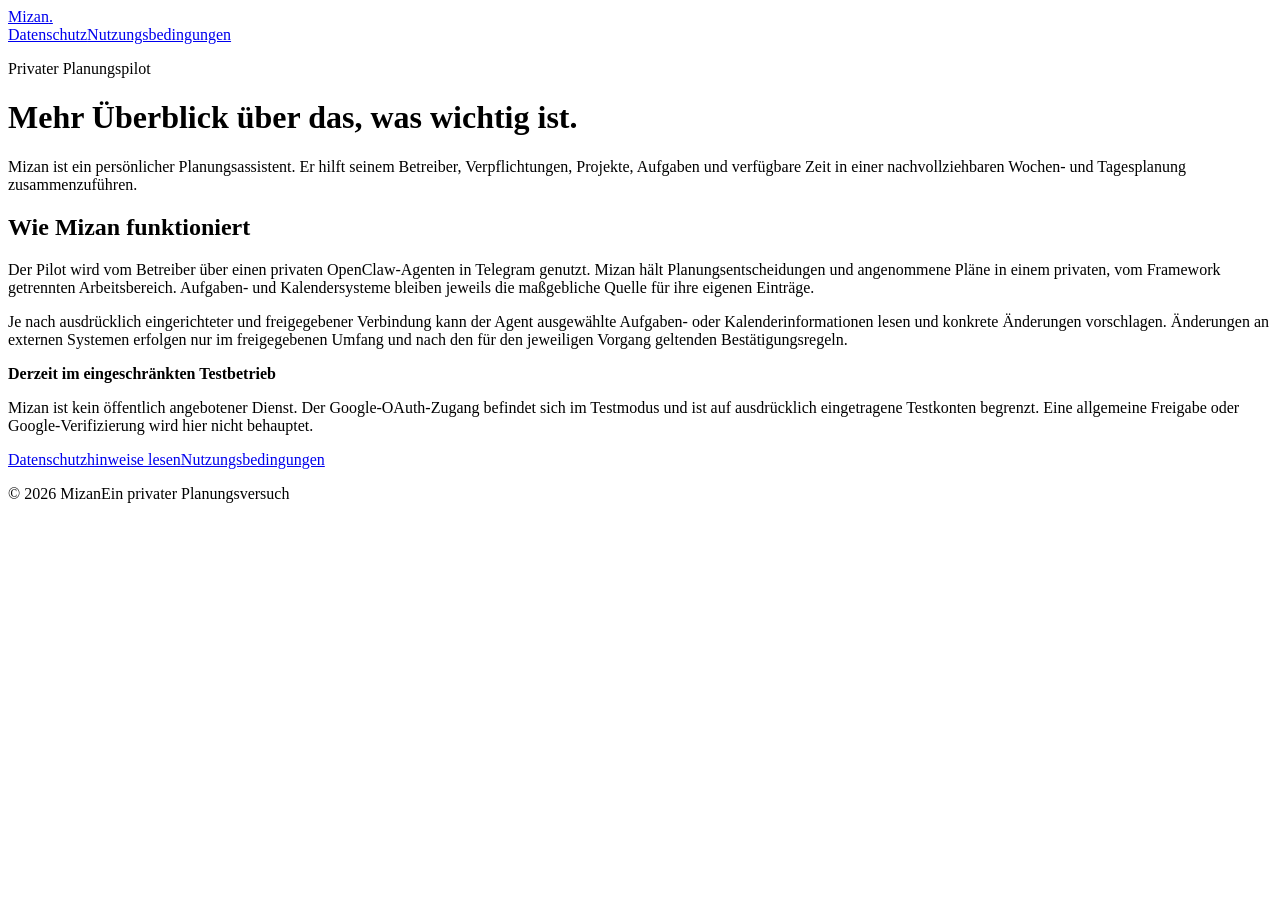
==== index.html @ 0bb64d86 "Add private Mizan pilot information pages" ====
<!doctype html>
<html lang="de">
<head>
  <meta charset="utf-8">
  <meta name="viewport" content="width=device-width, initial-scale=1">
  <meta name="description" content="Mizan ist ein privater Planungsassistent für persönliche Projekte, Aufgaben und Kalender." />
  <title>Mizan – persönlicher Planungsassistent</title>
  <link rel="stylesheet" href="/mizan-info/styles.css">
</head>
<body>
  <header class="wrap">
    <a class="brand" href="/mizan-info/" aria-label="Mizan Startseite">Mizan<span>.</span></a>
    <nav aria-label="Hauptnavigation"><a href="/mizan-info/privacy.html">Datenschutz</a><a href="/mizan-info/terms.html">Nutzungsbedingungen</a></nav>
  </header>
  <main class="wrap hero">
    <p class="eyebrow">Privater Planungspilot</p>
    <h1>Mehr Überblick über das, was wichtig ist.</h1>
    <p class="intro">Mizan ist ein persönlicher Planungsassistent. Er hilft seinem Betreiber, Verpflichtungen, Projekte, Aufgaben und verfügbare Zeit in einer nachvollziehbaren Wochen- und Tagesplanung zusammenzuführen.</p>
    <section class="panel">
      <h2>Wie Mizan funktioniert</h2>
      <p>Der Pilot wird vom Betreiber über einen privaten OpenClaw-Agenten in Telegram genutzt. Mizan hält Planungsentscheidungen und angenommene Pläne in einem privaten, vom Framework getrennten Arbeitsbereich. Aufgaben- und Kalendersysteme bleiben jeweils die maßgebliche Quelle für ihre eigenen Einträge.</p>
      <p>Je nach ausdrücklich eingerichteter und freigegebener Verbindung kann der Agent ausgewählte Aufgaben- oder Kalenderinformationen lesen und konkrete Änderungen vorschlagen. Änderungen an externen Systemen erfolgen nur im freigegebenen Umfang und nach den für den jeweiligen Vorgang geltenden Bestätigungsregeln.</p>
    </section>
    <section class="status" aria-label="Pilotstatus"><span class="dot"></span><div><strong>Derzeit im eingeschränkten Testbetrieb</strong><p>Mizan ist kein öffentlich angebotener Dienst. Der Google-OAuth-Zugang befindet sich im Testmodus und ist auf ausdrücklich eingetragene Testkonten begrenzt. Eine allgemeine Freigabe oder Google-Verifizierung wird hier nicht behauptet.</p></div></section>
    <p class="links"><a class="button" href="/mizan-info/privacy.html">Datenschutzhinweise lesen</a><a class="text-link" href="/mizan-info/terms.html">Nutzungsbedingungen</a></p>
  </main>
  <footer class="wrap"><span>© 2026 Mizan</span><span>Ein privater Planungsversuch</span></footer>
</body>
</html>
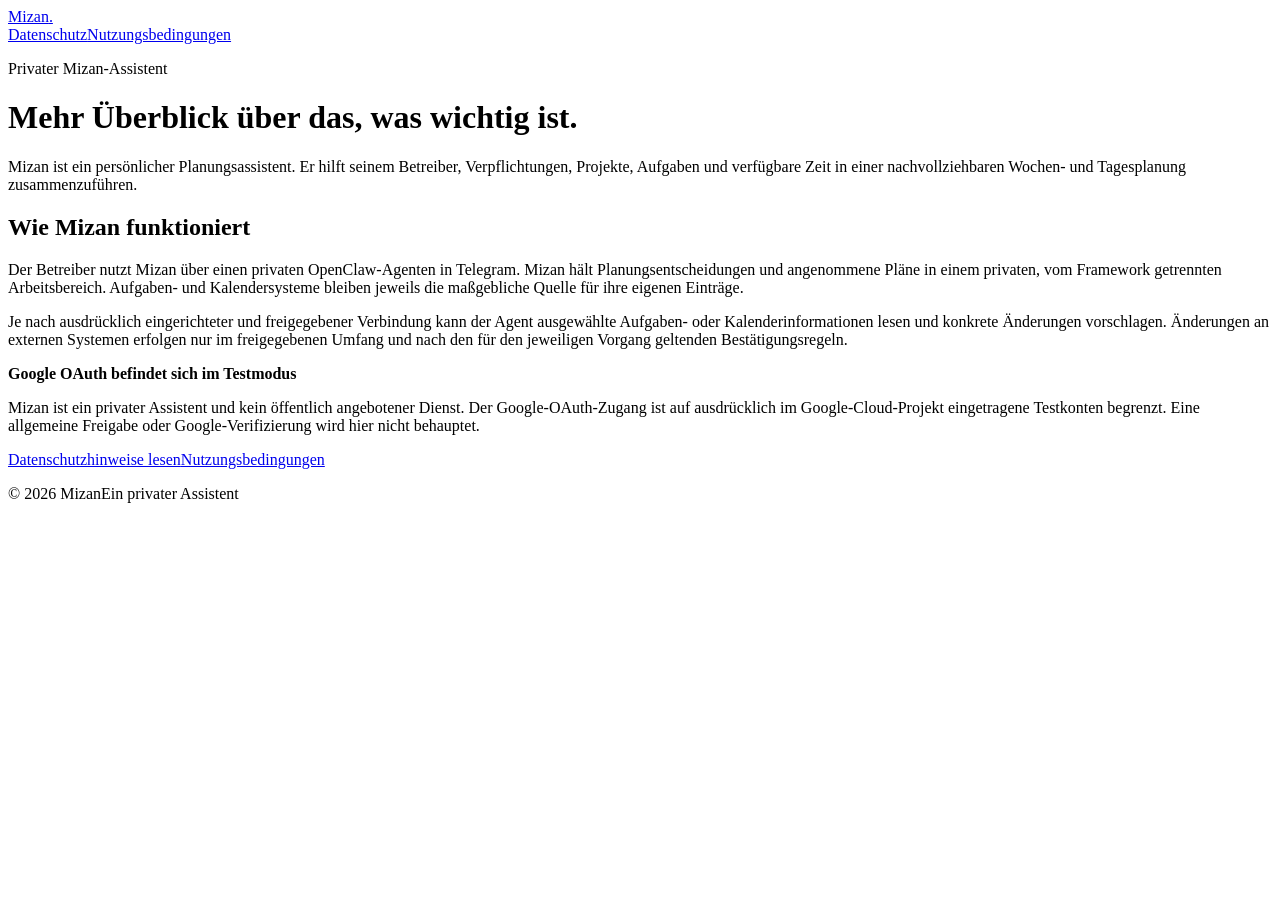
==== commit 2a4368d8: "Describe Mizan as a private assistant" ====
--- a/index.html
+++ b/index.html
@@ -13,17 +13,17 @@
     <nav aria-label="Hauptnavigation"><a href="/mizan-info/privacy.html">Datenschutz</a><a href="/mizan-info/terms.html">Nutzungsbedingungen</a></nav>
   </header>
   <main class="wrap hero">
-    <p class="eyebrow">Privater Planungspilot</p>
+    <p class="eyebrow">Privater Mizan-Assistent</p>
     <h1>Mehr Überblick über das, was wichtig ist.</h1>
     <p class="intro">Mizan ist ein persönlicher Planungsassistent. Er hilft seinem Betreiber, Verpflichtungen, Projekte, Aufgaben und verfügbare Zeit in einer nachvollziehbaren Wochen- und Tagesplanung zusammenzuführen.</p>
     <section class="panel">
       <h2>Wie Mizan funktioniert</h2>
-      <p>Der Pilot wird vom Betreiber über einen privaten OpenClaw-Agenten in Telegram genutzt. Mizan hält Planungsentscheidungen und angenommene Pläne in einem privaten, vom Framework getrennten Arbeitsbereich. Aufgaben- und Kalendersysteme bleiben jeweils die maßgebliche Quelle für ihre eigenen Einträge.</p>
+      <p>Der Betreiber nutzt Mizan über einen privaten OpenClaw-Agenten in Telegram. Mizan hält Planungsentscheidungen und angenommene Pläne in einem privaten, vom Framework getrennten Arbeitsbereich. Aufgaben- und Kalendersysteme bleiben jeweils die maßgebliche Quelle für ihre eigenen Einträge.</p>
       <p>Je nach ausdrücklich eingerichteter und freigegebener Verbindung kann der Agent ausgewählte Aufgaben- oder Kalenderinformationen lesen und konkrete Änderungen vorschlagen. Änderungen an externen Systemen erfolgen nur im freigegebenen Umfang und nach den für den jeweiligen Vorgang geltenden Bestätigungsregeln.</p>
     </section>
-    <section class="status" aria-label="Pilotstatus"><span class="dot"></span><div><strong>Derzeit im eingeschränkten Testbetrieb</strong><p>Mizan ist kein öffentlich angebotener Dienst. Der Google-OAuth-Zugang befindet sich im Testmodus und ist auf ausdrücklich eingetragene Testkonten begrenzt. Eine allgemeine Freigabe oder Google-Verifizierung wird hier nicht behauptet.</p></div></section>
+    <section class="status" aria-label="Google OAuth Status"><span class="dot"></span><div><strong>Google OAuth befindet sich im Testmodus</strong><p>Mizan ist ein privater Assistent und kein öffentlich angebotener Dienst. Der Google-OAuth-Zugang ist auf ausdrücklich im Google-Cloud-Projekt eingetragene Testkonten begrenzt. Eine allgemeine Freigabe oder Google-Verifizierung wird hier nicht behauptet.</p></div></section>
     <p class="links"><a class="button" href="/mizan-info/privacy.html">Datenschutzhinweise lesen</a><a class="text-link" href="/mizan-info/terms.html">Nutzungsbedingungen</a></p>
   </main>
-  <footer class="wrap"><span>© 2026 Mizan</span><span>Ein privater Planungsversuch</span></footer>
+  <footer class="wrap"><span>© 2026 Mizan</span><span>Ein privater Assistent</span></footer>
 </body>
 </html>
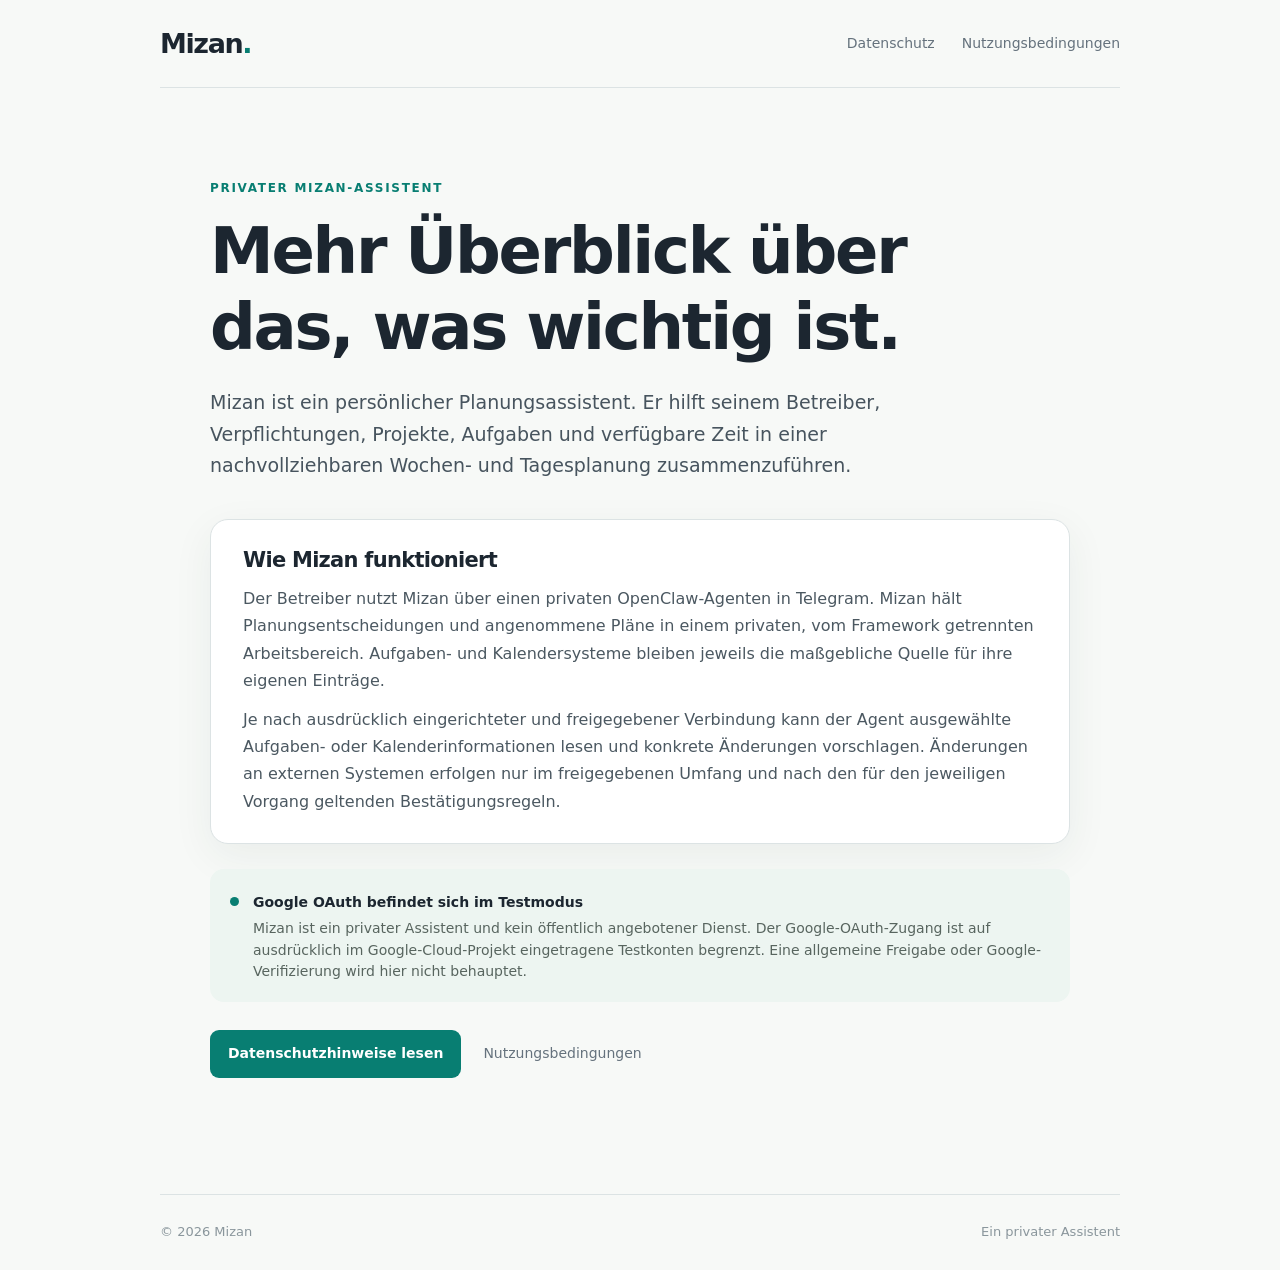
==== commit 72783bd2: "Make site links work with custom domains" ====
--- a/index.html
+++ b/index.html
@@ -5,12 +5,12 @@
   <meta name="viewport" content="width=device-width, initial-scale=1">
   <meta name="description" content="Mizan ist ein privater Planungsassistent für persönliche Projekte, Aufgaben und Kalender." />
   <title>Mizan – persönlicher Planungsassistent</title>
-  <link rel="stylesheet" href="/mizan-info/styles.css">
+  <link rel="stylesheet" href="./styles.css">
 </head>
 <body>
   <header class="wrap">
-    <a class="brand" href="/mizan-info/" aria-label="Mizan Startseite">Mizan<span>.</span></a>
-    <nav aria-label="Hauptnavigation"><a href="/mizan-info/privacy.html">Datenschutz</a><a href="/mizan-info/terms.html">Nutzungsbedingungen</a></nav>
+    <a class="brand" href="./" aria-label="Mizan Startseite">Mizan<span>.</span></a>
+    <nav aria-label="Hauptnavigation"><a href="./privacy.html">Datenschutz</a><a href="./terms.html">Nutzungsbedingungen</a></nav>
   </header>
   <main class="wrap hero">
     <p class="eyebrow">Privater Mizan-Assistent</p>
@@ -22,7 +22,7 @@
       <p>Je nach ausdrücklich eingerichteter und freigegebener Verbindung kann der Agent ausgewählte Aufgaben- oder Kalenderinformationen lesen und konkrete Änderungen vorschlagen. Änderungen an externen Systemen erfolgen nur im freigegebenen Umfang und nach den für den jeweiligen Vorgang geltenden Bestätigungsregeln.</p>
     </section>
     <section class="status" aria-label="Google OAuth Status"><span class="dot"></span><div><strong>Google OAuth befindet sich im Testmodus</strong><p>Mizan ist ein privater Assistent und kein öffentlich angebotener Dienst. Der Google-OAuth-Zugang ist auf ausdrücklich im Google-Cloud-Projekt eingetragene Testkonten begrenzt. Eine allgemeine Freigabe oder Google-Verifizierung wird hier nicht behauptet.</p></div></section>
-    <p class="links"><a class="button" href="/mizan-info/privacy.html">Datenschutzhinweise lesen</a><a class="text-link" href="/mizan-info/terms.html">Nutzungsbedingungen</a></p>
+    <p class="links"><a class="button" href="./privacy.html">Datenschutzhinweise lesen</a><a class="text-link" href="./terms.html">Nutzungsbedingungen</a></p>
   </main>
   <footer class="wrap"><span>© 2026 Mizan</span><span>Ein privater Assistent</span></footer>
 </body>
--- a/styles.css
+++ b/styles.css
@@ -0,0 +1,26 @@
+:root { color-scheme: light; --ink:#1c2630; --muted:#65727d; --line:#dce3e4; --accent:#087e72; --paper:#f7f9f7; --white:#fff; }
+* { box-sizing:border-box; }
+html { background:var(--paper); }
+body { margin:0; color:var(--ink); font:16px/1.7 system-ui,-apple-system,BlinkMacSystemFont,'Segoe UI',sans-serif; }
+.wrap { width:min(100% - 48px, 960px); margin-inline:auto; }
+header { min-height:88px; display:flex; align-items:center; justify-content:space-between; border-bottom:1px solid var(--line); }
+.brand { color:var(--ink); font:800 27px/1 system-ui,-apple-system,sans-serif; text-decoration:none; letter-spacing:-1.4px; }
+.brand span { color:var(--accent); }
+nav { display:flex; gap:27px; } nav a,.text-link,footer a,.back a { color:var(--muted); text-decoration:none; font-size:14px; }
+nav a:hover,.text-link:hover,footer a:hover,.back a:hover { color:var(--accent); }
+.hero { padding-block:90px 100px; max-width:860px; }
+.eyebrow { color:var(--accent); text-transform:uppercase; letter-spacing:1.7px; font-size:12px; font-weight:700; margin:0 0 16px; }
+h1,h2 { font-family:system-ui,-apple-system,sans-serif; line-height:1.18; letter-spacing:-.035em; }
+h1 { font-size:clamp(38px,7vw,64px); max-width:760px; margin:0 0 22px; }
+.intro { color:#47545e; font-size:19px; line-height:1.65; max-width:740px; margin:0 0 38px; }
+.panel { background:var(--white); border:1px solid var(--line); border-radius:18px; padding:28px 32px; box-shadow:0 12px 40px #203b3510; }
+h2 { font-size:21px; margin:0 0 12px; } .panel p { margin:0 0 12px; color:#4b5861; } .panel p:last-child { margin-bottom:0; }
+.status { display:flex; gap:14px; align-items:flex-start; margin:25px 0 28px; padding:19px 20px; background:#edf5f1; border-radius:14px; }
+.dot { width:9px; height:9px; background:var(--accent); border-radius:50%; margin-top:9px; flex:none; }
+.status strong { font-size:14px; } .status p { margin:3px 0 0; color:#58655f; font-size:14px; line-height:1.55; }
+.links { display:flex; align-items:center; gap:22px; } .button { display:inline-block; color:#fff; background:var(--accent); padding:12px 18px; text-decoration:none; border-radius:9px; font-size:14px; font-weight:600; }
+.button:hover { background:#06695f; }
+.document { max-width:790px; padding-block:68px 90px; } .document h1 { font-size:clamp(38px,6vw,54px); margin-bottom:24px; } .document .intro { margin-bottom:44px; } .document h2 { margin-top:34px; margin-bottom:8px; font-size:19px; letter-spacing:-.015em; } .document p { color:#49565f; }
+.back { padding-top:22px; }
+footer { min-height:76px; border-top:1px solid var(--line); display:flex; align-items:center; justify-content:space-between; color:#8a969c; font-size:13px; }
+@media (max-width:600px) { .wrap { width:min(100% - 32px,960px); } header { min-height:72px; } nav { gap:13px; } nav a { font-size:12px; } .hero { padding-block:62px 72px; } .panel { padding:22px; } .links { align-items:flex-start; flex-direction:column; gap:14px; } .document { padding-block:48px 65px; } }
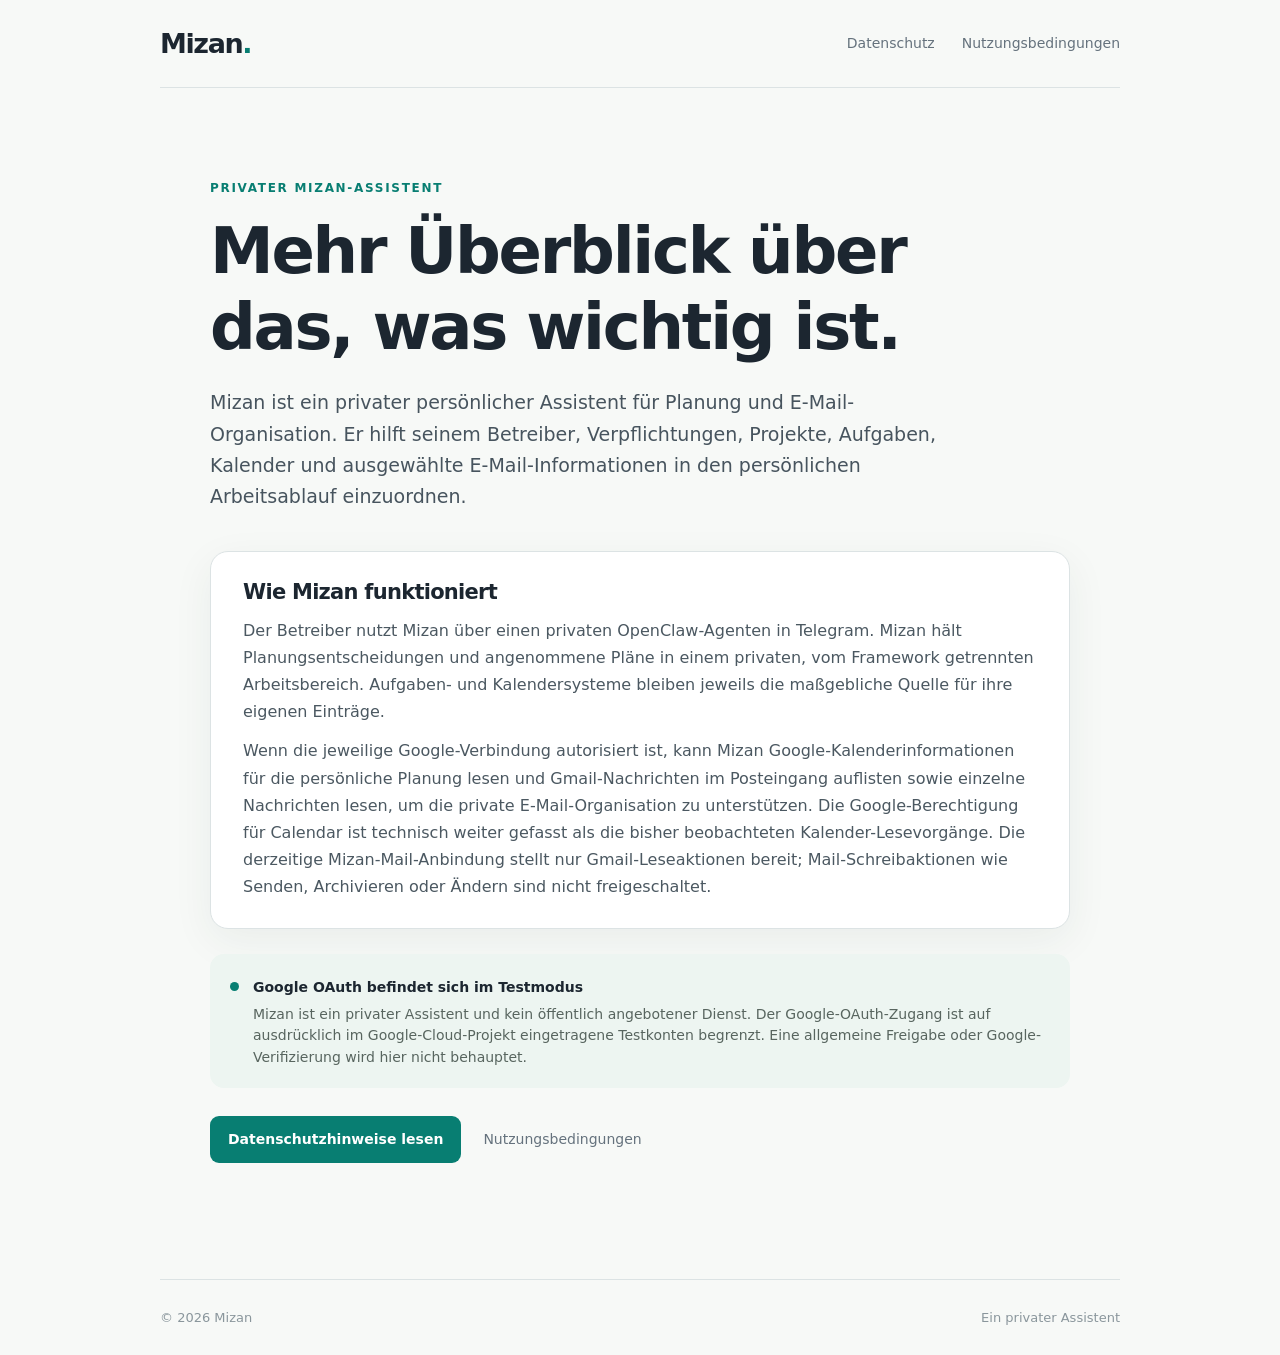
==== commit ffb36476: "Disclose Gmail and Calendar OAuth usage" ====
--- a/index.html
+++ b/index.html
@@ -15,11 +15,11 @@
   <main class="wrap hero">
     <p class="eyebrow">Privater Mizan-Assistent</p>
     <h1>Mehr Überblick über das, was wichtig ist.</h1>
-    <p class="intro">Mizan ist ein persönlicher Planungsassistent. Er hilft seinem Betreiber, Verpflichtungen, Projekte, Aufgaben und verfügbare Zeit in einer nachvollziehbaren Wochen- und Tagesplanung zusammenzuführen.</p>
+    <p class="intro">Mizan ist ein privater persönlicher Assistent für Planung und E-Mail-Organisation. Er hilft seinem Betreiber, Verpflichtungen, Projekte, Aufgaben, Kalender und ausgewählte E-Mail-Informationen in den persönlichen Arbeitsablauf einzuordnen.</p>
     <section class="panel">
       <h2>Wie Mizan funktioniert</h2>
       <p>Der Betreiber nutzt Mizan über einen privaten OpenClaw-Agenten in Telegram. Mizan hält Planungsentscheidungen und angenommene Pläne in einem privaten, vom Framework getrennten Arbeitsbereich. Aufgaben- und Kalendersysteme bleiben jeweils die maßgebliche Quelle für ihre eigenen Einträge.</p>
-      <p>Je nach ausdrücklich eingerichteter und freigegebener Verbindung kann der Agent ausgewählte Aufgaben- oder Kalenderinformationen lesen und konkrete Änderungen vorschlagen. Änderungen an externen Systemen erfolgen nur im freigegebenen Umfang und nach den für den jeweiligen Vorgang geltenden Bestätigungsregeln.</p>
+      <p>Wenn die jeweilige Google-Verbindung autorisiert ist, kann Mizan Google-Kalenderinformationen für die persönliche Planung lesen und Gmail-Nachrichten im Posteingang auflisten sowie einzelne Nachrichten lesen, um die private E-Mail-Organisation zu unterstützen. Die Google-Berechtigung für Calendar ist technisch weiter gefasst als die bisher beobachteten Kalender-Lesevorgänge. Die derzeitige Mizan-Mail-Anbindung stellt nur Gmail-Leseaktionen bereit; Mail-Schreibaktionen wie Senden, Archivieren oder Ändern sind nicht freigeschaltet.</p>
     </section>
     <section class="status" aria-label="Google OAuth Status"><span class="dot"></span><div><strong>Google OAuth befindet sich im Testmodus</strong><p>Mizan ist ein privater Assistent und kein öffentlich angebotener Dienst. Der Google-OAuth-Zugang ist auf ausdrücklich im Google-Cloud-Projekt eingetragene Testkonten begrenzt. Eine allgemeine Freigabe oder Google-Verifizierung wird hier nicht behauptet.</p></div></section>
     <p class="links"><a class="button" href="./privacy.html">Datenschutzhinweise lesen</a><a class="text-link" href="./terms.html">Nutzungsbedingungen</a></p>
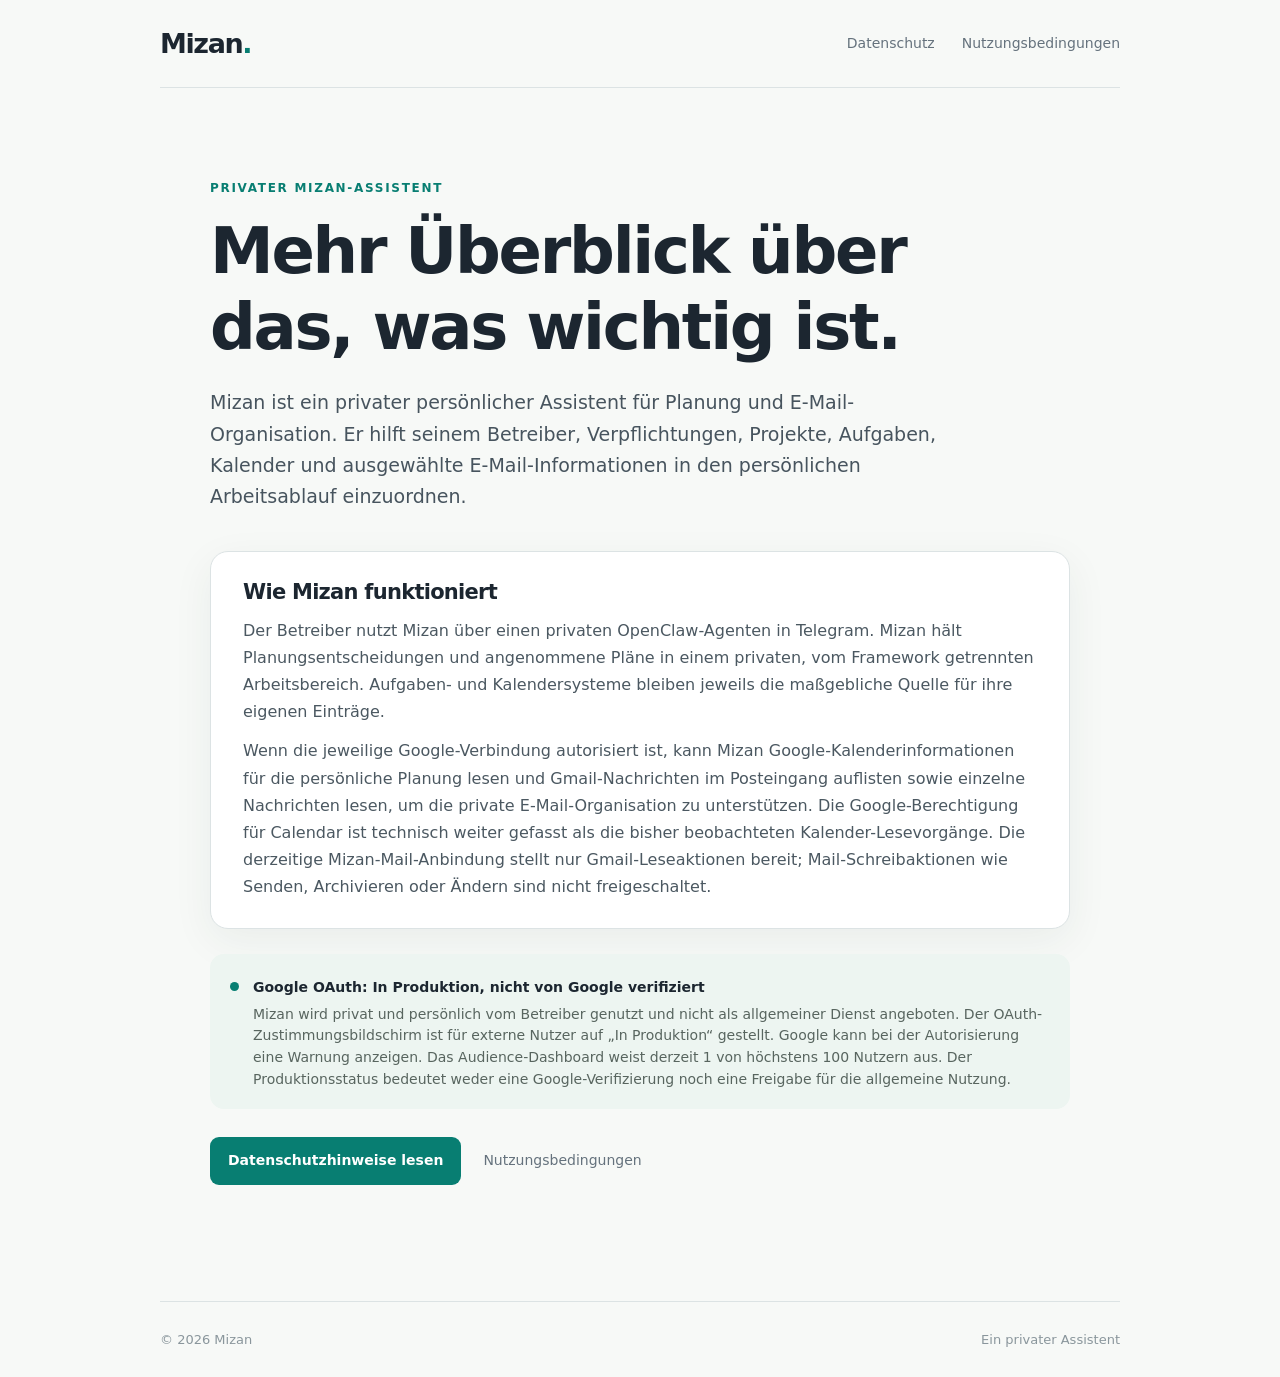
==== commit a389f4f2: "Update public OAuth production status" ====
--- a/index.html
+++ b/index.html
@@ -21,7 +21,7 @@
       <p>Der Betreiber nutzt Mizan über einen privaten OpenClaw-Agenten in Telegram. Mizan hält Planungsentscheidungen und angenommene Pläne in einem privaten, vom Framework getrennten Arbeitsbereich. Aufgaben- und Kalendersysteme bleiben jeweils die maßgebliche Quelle für ihre eigenen Einträge.</p>
       <p>Wenn die jeweilige Google-Verbindung autorisiert ist, kann Mizan Google-Kalenderinformationen für die persönliche Planung lesen und Gmail-Nachrichten im Posteingang auflisten sowie einzelne Nachrichten lesen, um die private E-Mail-Organisation zu unterstützen. Die Google-Berechtigung für Calendar ist technisch weiter gefasst als die bisher beobachteten Kalender-Lesevorgänge. Die derzeitige Mizan-Mail-Anbindung stellt nur Gmail-Leseaktionen bereit; Mail-Schreibaktionen wie Senden, Archivieren oder Ändern sind nicht freigeschaltet.</p>
     </section>
-    <section class="status" aria-label="Google OAuth Status"><span class="dot"></span><div><strong>Google OAuth befindet sich im Testmodus</strong><p>Mizan ist ein privater Assistent und kein öffentlich angebotener Dienst. Der Google-OAuth-Zugang ist auf ausdrücklich im Google-Cloud-Projekt eingetragene Testkonten begrenzt. Eine allgemeine Freigabe oder Google-Verifizierung wird hier nicht behauptet.</p></div></section>
+    <section class="status" aria-label="Google OAuth Status"><span class="dot"></span><div><strong>Google OAuth: In Produktion, nicht von Google verifiziert</strong><p>Mizan wird privat und persönlich vom Betreiber genutzt und nicht als allgemeiner Dienst angeboten. Der OAuth-Zustimmungsbildschirm ist für externe Nutzer auf „In Produktion“ gestellt. Google kann bei der Autorisierung eine Warnung anzeigen. Das Audience-Dashboard weist derzeit 1 von höchstens 100 Nutzern aus. Der Produktionsstatus bedeutet weder eine Google-Verifizierung noch eine Freigabe für die allgemeine Nutzung.</p></div></section>
     <p class="links"><a class="button" href="./privacy.html">Datenschutzhinweise lesen</a><a class="text-link" href="./terms.html">Nutzungsbedingungen</a></p>
   </main>
   <footer class="wrap"><span>© 2026 Mizan</span><span>Ein privater Assistent</span></footer>
